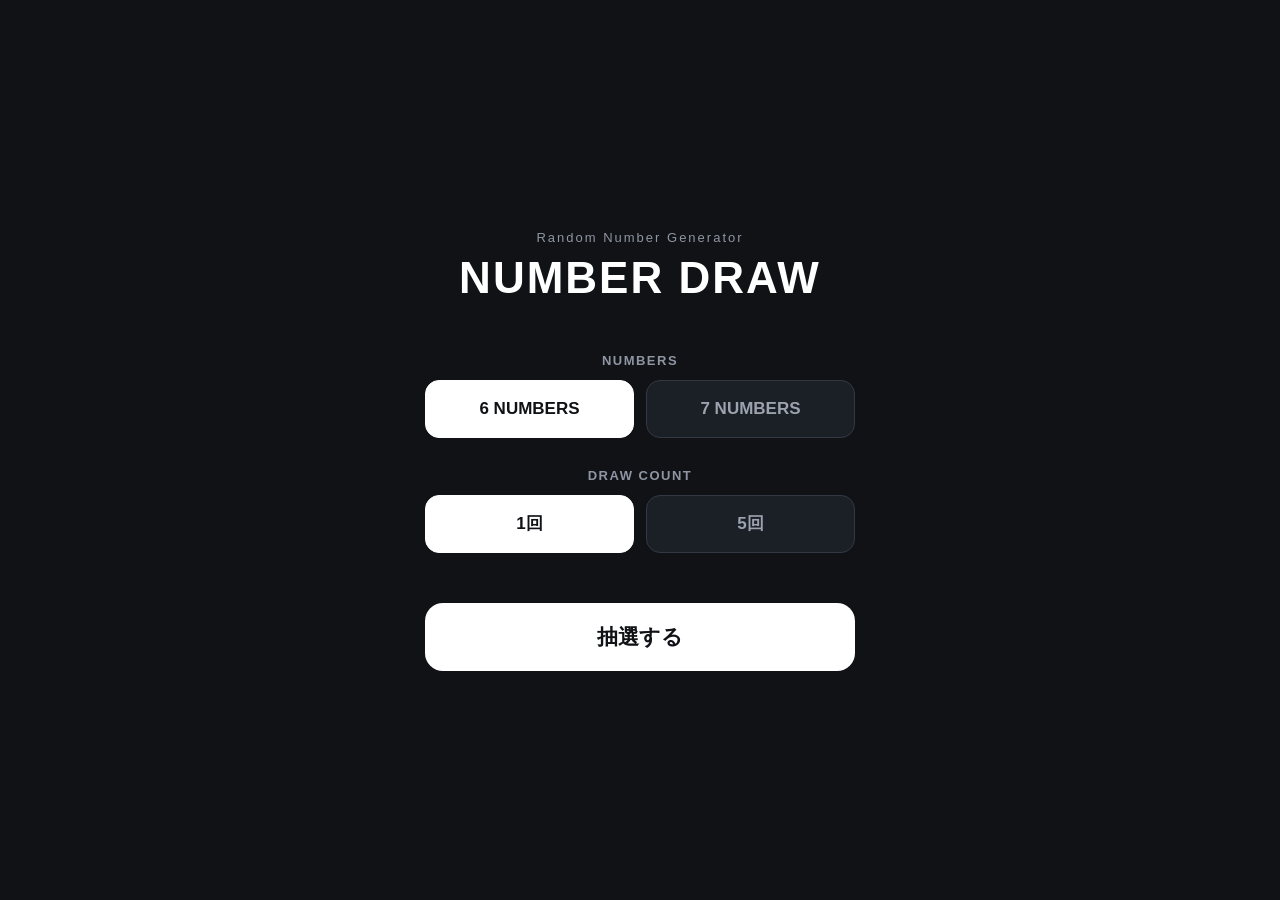
==== index.html @ a8d96e9c "Add files via upload" ====
<!DOCTYPE html>
<html lang="ja">
<head>
  <meta charset="UTF-8">
  <meta name="viewport" content="width=device-width, initial-scale=1.0">
  <meta name="theme-color" content="#101216">
  <meta name="apple-mobile-web-app-capable" content="yes">

  <title>NUMBER DRAW</title>

  <link rel="manifest" href="manifest.json">
  <link rel="stylesheet" href="style.css">
</head>

<body>

  <main id="app">

    <!-- =========================
         TOP SCREEN
    ========================== -->

    <section id="top-screen" class="screen active">

      <div class="top-content">

        <div class="title-area">
          <p class="sub-title">Random Number Generator</p>
          <h1>NUMBER DRAW</h1>
        </div>

        <div class="setting-block">
          <p class="setting-title">NUMBERS</p>

          <div class="choice-row">

            <button
              class="choice-button mode-button active"
              data-mode="6"
            >
              6 NUMBERS
            </button>

            <button
              class="choice-button mode-button"
              data-mode="7"
            >
              7 NUMBERS
            </button>

          </div>
        </div>

        <div class="setting-block">
          <p class="setting-title">DRAW COUNT</p>

          <div class="choice-row">

            <button
              class="choice-button count-button active"
              data-count="1"
            >
              1回
            </button>

            <button
              class="choice-button count-button"
              data-count="5"
            >
              5回
            </button>

          </div>
        </div>

        <button id="draw-button">
          抽選する
        </button>

      </div>

    </section>


    <!-- =========================
         DRAWING SCREEN
    ========================== -->

    <section id="drawing-screen" class="screen">

      <div class="drawing-content">

        <p class="drawing-label">
          DRAWING
        </p>

        <div id="drawing-text">
          抽選中...
        </div>

      </div>

    </section>


    <!-- =========================
         RESULT SCREEN
    ========================== -->

    <section id="result-screen" class="screen">

      <div class="result-content">

        <div class="result-header">

          <p class="sub-title">
            Random Number Generator
          </p>

          <h2>RESULT</h2>
          <p id="result-mode-label">
            NUMBER 6
          </p>

        </div>

        <div id="result-list"></div>

        <div class="result-buttons">

          <button id="again-button">
            もう一度抽選
          </button>

          <button id="top-button">
            トップへ
          </button>

        </div>

      </div>

    </section>

  </main>

  <script src="app.js"></script>

</body>
</html>
---- style.css ----
* {
  box-sizing: border-box;
}

html,
body {
  margin: 0;
  width: 100%;
  height: 100%;
  overflow: hidden;
}

body {
  font-family:
    -apple-system,
    BlinkMacSystemFont,
    "Segoe UI",
    sans-serif;

  background: #101216;
  color: #ffffff;
}

button {
  font-family: inherit;
}


/* =========================
   APP
========================= */

#app {
  width: 100%;
  height: 100svh;
}

.screen {
  display: none;

  width: 100%;
  height: 100%;

  padding:
    max(20px, env(safe-area-inset-top))
    20px
    max(20px, env(safe-area-inset-bottom));

  align-items: center;
  justify-content: center;
}

.screen.active {
  display: flex;
}


/* =========================
   TOP
========================= */

.top-content {
  width: 100%;
  max-width: 430px;

  display: flex;
  flex-direction: column;
  align-items: center;
}

.title-area {
  text-align: center;
  margin-bottom: 50px;
}

.sub-title {
  margin: 0 0 8px;

  font-size: 13px;
  letter-spacing: 2px;

  color: #8f96a3;
}

h1 {
  margin: 0;

  font-size: clamp(32px, 9vw, 44px);
  letter-spacing: 2px;
}


/* =========================
   SETTINGS
========================= */

.setting-block {
  width: 100%;
  margin-bottom: 30px;
}

.setting-title {
  margin: 0 0 12px;

  text-align: center;

  font-size: 13px;
  font-weight: 700;
  letter-spacing: 1.5px;

  color: #8f96a3;
}

.choice-row {
  display: grid;
  grid-template-columns: 1fr 1fr;

  gap: 12px;
}

.choice-button {
  min-height: 58px;

  border: 1px solid #333944;
  border-radius: 14px;

  background: #1b1f26;
  color: #9ca3af;

  font-size: 17px;
  font-weight: 700;

  cursor: pointer;

  transition:
    background 0.15s,
    color 0.15s,
    border-color 0.15s,
    transform 0.1s;
}

.choice-button:active {
  transform: scale(0.97);
}

.choice-button.active {
  background: #ffffff;
  color: #101216;
  border-color: #ffffff;
}

#draw-button {
  width: 100%;
  min-height: 68px;

  margin-top: 20px;

  border: none;
  border-radius: 18px;

  background: #ffffff;
  color: #101216;

  font-size: 21px;
  font-weight: 800;

  cursor: pointer;

  transition: transform 0.1s;
}

#draw-button:active {
  transform: scale(0.97);
}


/* =========================
   DRAWING SCREEN
========================= */

/* =========================
   DRAWING SCREEN
========================= */

.drawing-content {
  width: 100%;
  text-align: center;
}

.drawing-label {
  margin: 0 0 24px;

  font-size: 14px;
  font-weight: 700;
  letter-spacing: 4px;

  color: #8f96a3;
}

#drawing-text {
  font-size: clamp(34px, 10vw, 48px);
  font-weight: 800;
  letter-spacing: 2px;
}


/* =========================
   RESULT SCREEN
========================= */

.result-content {
  width: 100%;
  max-width: 500px;
  height: 100%;

  display: flex;
  flex-direction: column;
}

.result-header {
  text-align: center;

  padding-top: 10px;
  margin-bottom: 28px;
}

.result-header h2 {
  margin: 0;

  font-size: 34px;
  letter-spacing: 3px;
}


/* 結果一覧 */

#result-list {
  width: 100%;

  flex: 1;

  display: flex;
  flex-direction: column;

  justify-content: center;

  gap: 14px;
}

.result-row {
  width: 100%;

  padding: 16px 10px;

  border: 1px solid #2f3540;
  border-radius: 14px;

  background: #191d23;

  display: flex;
  align-items: center;
}

.result-label {
  width: 64px;
  flex-shrink: 0;

  font-size: 13px;
  font-weight: 700;

  color: #8f96a3;
}

.result-numbers {
  flex: 1;

  display: flex;
  justify-content: space-between;

  gap: 4px;

  font-size: clamp(17px, 4.6vw, 22px);
  font-weight: 800;

  font-variant-numeric: tabular-nums;
}

.result-number {
  min-width: 26px;
  text-align: center;
}


/* =========================
   RESULT BUTTONS
========================= */

.result-buttons {
  width: 100%;

  padding-top: 20px;

  display: grid;
  grid-template-columns: 1fr 1fr;

  gap: 10px;
}

.result-buttons button {
  min-height: 58px;

  border-radius: 14px;

  font-size: 16px;
  font-weight: 800;

  cursor: pointer;
}

#again-button {
  border: none;

  background: #ffffff;
  color: #101216;
}

#top-button {
  border: 1px solid #3b414d;

  background: #1b1f26;
  color: #ffffff;
}


/* =========================
   SMALL HEIGHT
========================= */

@media (max-height: 700px) {

  .title-area {
    margin-bottom: 30px;
  }

  .setting-block {
    margin-bottom: 20px;
  }

  #draw-button {
    margin-top: 10px;
  }

  .result-header {
    margin-bottom: 16px;
  }

  #result-list {
    gap: 8px;
  }

  .result-row {
    padding: 11px 8px;
  }

  .result-buttons {
    padding-top: 12px;
  }

}
/* =========================
   MOBILE FINAL TUNING
========================= */

/* タップ時の青いハイライトを消す */
button {
  -webkit-tap-highlight-color: transparent;
}

/* iPhoneで文字サイズが勝手に変わるのを防ぐ */
html {
  -webkit-text-size-adjust: 100%;
}

/* 小さいスマホ向け */
@media (max-width: 390px) {

  .result-row {
    padding-left: 8px;
    padding-right: 8px;
  }

  .result-label {
    width: 56px;
    font-size: 12px;
  }

  .result-numbers {
    font-size: 16px;
    gap: 2px;
  }

  .result-number {
    min-width: 23px;
  }

}

/* 高さがかなり低い端末向け */
@media (max-height: 620px) {

  .result-header {
    padding-top: 0;
    margin-bottom: 10px;
  }

  .result-header h2 {
    font-size: 28px;
  }

  #result-list {
    gap: 6px;
  }

  .result-row {
    padding-top: 8px;
    padding-bottom: 8px;
  }

  .result-buttons {
    padding-top: 8px;
  }

  .result-buttons button {
    min-height: 50px;
  }

}

#result-mode-label {
  margin: 14px 0 0;

  text-align: center;

  font-size: 16px;
  font-weight: 800;
  letter-spacing: 2px;

  color: #8f96a3;
}
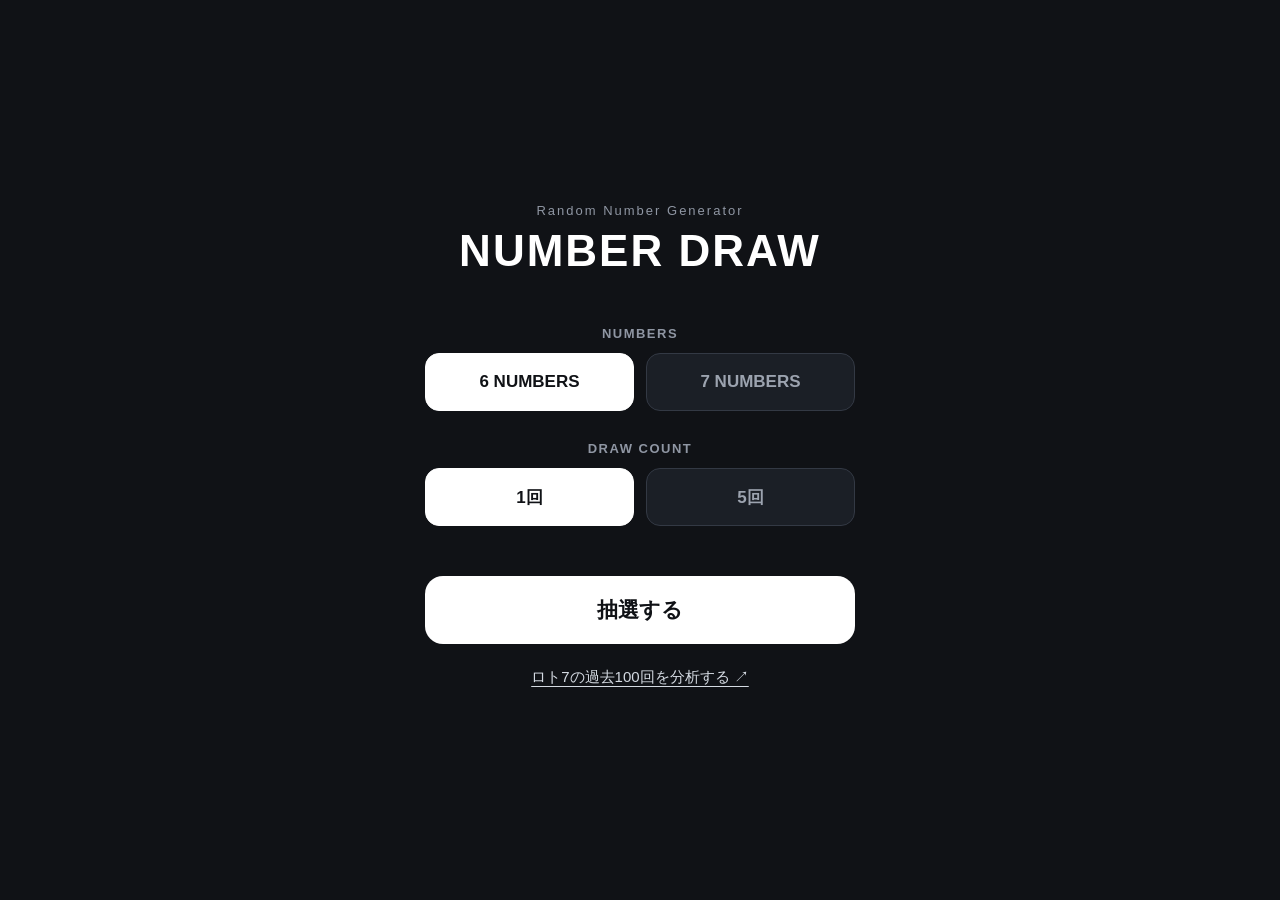
==== commit 575967d8: "Add files via upload" ====
--- a/index.html
+++ b/index.html
@@ -1,150 +1,155 @@
-<!DOCTYPE html>
-<html lang="ja">
-<head>
-  <meta charset="UTF-8">
-  <meta name="viewport" content="width=device-width, initial-scale=1.0">
-  <meta name="theme-color" content="#101216">
-  <meta name="apple-mobile-web-app-capable" content="yes">
-
-  <title>NUMBER DRAW</title>
-
-  <link rel="manifest" href="manifest.json">
-  <link rel="stylesheet" href="style.css">
-</head>
-
-<body>
-
-  <main id="app">
-
-    <!-- =========================
-         TOP SCREEN
-    ========================== -->
-
-    <section id="top-screen" class="screen active">
-
-      <div class="top-content">
-
-        <div class="title-area">
-          <p class="sub-title">Random Number Generator</p>
-          <h1>NUMBER DRAW</h1>
-        </div>
-
-        <div class="setting-block">
-          <p class="setting-title">NUMBERS</p>
-
-          <div class="choice-row">
-
-            <button
-              class="choice-button mode-button active"
-              data-mode="6"
-            >
-              6 NUMBERS
-            </button>
-
-            <button
-              class="choice-button mode-button"
-              data-mode="7"
-            >
-              7 NUMBERS
-            </button>
-
-          </div>
-        </div>
-
-        <div class="setting-block">
-          <p class="setting-title">DRAW COUNT</p>
-
-          <div class="choice-row">
-
-            <button
-              class="choice-button count-button active"
-              data-count="1"
-            >
-              1回
-            </button>
-
-            <button
-              class="choice-button count-button"
-              data-count="5"
-            >
-              5回
-            </button>
-
-          </div>
-        </div>
-
-        <button id="draw-button">
-          抽選する
-        </button>
-
-      </div>
-
-    </section>
-
-
-    <!-- =========================
-         DRAWING SCREEN
-    ========================== -->
-
-    <section id="drawing-screen" class="screen">
-
-      <div class="drawing-content">
-
-        <p class="drawing-label">
-          DRAWING
-        </p>
-
-        <div id="drawing-text">
-          抽選中...
-        </div>
-
-      </div>
-
-    </section>
-
-
-    <!-- =========================
-         RESULT SCREEN
-    ========================== -->
-
-    <section id="result-screen" class="screen">
-
-      <div class="result-content">
-
-        <div class="result-header">
-
-          <p class="sub-title">
-            Random Number Generator
-          </p>
-
-          <h2>RESULT</h2>
-          <p id="result-mode-label">
-            NUMBER 6
-          </p>
-
-        </div>
-
-        <div id="result-list"></div>
-
-        <div class="result-buttons">
-
-          <button id="again-button">
-            もう一度抽選
-          </button>
-
-          <button id="top-button">
-            トップへ
-          </button>
-
-        </div>
-
-      </div>
-
-    </section>
-
-  </main>
-
-  <script src="app.js"></script>
-
-</body>
-</html>+<!DOCTYPE html>
+<html lang="ja">
+<head>
+  <meta charset="UTF-8">
+  <meta name="viewport" content="width=device-width, initial-scale=1.0">
+  <meta name="theme-color" content="#101216">
+  <meta name="apple-mobile-web-app-capable" content="yes">
+
+  <title>NUMBER DRAW</title>
+
+  <link rel="manifest" href="manifest.json">
+  <link rel="stylesheet" href="style.css">
+</head>
+
+<body>
+
+  <main id="app">
+
+    <!-- =========================
+         TOP SCREEN
+    ========================== -->
+
+    <section id="top-screen" class="screen active">
+
+      <div class="top-content">
+
+        <div class="title-area">
+          <p class="sub-title">Random Number Generator</p>
+          <h1>NUMBER DRAW</h1>
+        </div>
+
+        <div class="setting-block">
+          <p class="setting-title">NUMBERS</p>
+
+          <div class="choice-row">
+
+            <button
+              class="choice-button mode-button active"
+              data-mode="6"
+            >
+              6 NUMBERS
+            </button>
+
+            <button
+              class="choice-button mode-button"
+              data-mode="7"
+            >
+              7 NUMBERS
+            </button>
+
+          </div>
+        </div>
+
+        <div class="setting-block">
+          <p class="setting-title">DRAW COUNT</p>
+
+          <div class="choice-row">
+
+            <button
+              class="choice-button count-button active"
+              data-count="1"
+            >
+              1回
+            </button>
+
+            <button
+              class="choice-button count-button"
+              data-count="5"
+            >
+              5回
+            </button>
+
+          </div>
+        </div>
+
+        <button id="draw-button">
+          抽選する
+        </button>
+
+        <!-- 学習用の統計分析画面へのリンク。元の抽せん機能には影響しません。 -->
+        <a href="stats.html" style="display:block;width:100%;text-align:center;margin-top:14px;padding:10px;color:#d4dae2;text-decoration:underline;text-underline-offset:4px;font-size:15px;">
+          ロト7の過去100回を分析する ↗
+        </a>
+
+      </div>
+
+    </section>
+
+
+    <!-- =========================
+         DRAWING SCREEN
+    ========================== -->
+
+    <section id="drawing-screen" class="screen">
+
+      <div class="drawing-content">
+
+        <p class="drawing-label">
+          DRAWING
+        </p>
+
+        <div id="drawing-text">
+          抽選中...
+        </div>
+
+      </div>
+
+    </section>
+
+
+    <!-- =========================
+         RESULT SCREEN
+    ========================== -->
+
+    <section id="result-screen" class="screen">
+
+      <div class="result-content">
+
+        <div class="result-header">
+
+          <p class="sub-title">
+            Random Number Generator
+          </p>
+
+          <h2>RESULT</h2>
+          <p id="result-mode-label">
+            NUMBER 6
+          </p>
+
+        </div>
+
+        <div id="result-list"></div>
+
+        <div class="result-buttons">
+
+          <button id="again-button">
+            もう一度抽選
+          </button>
+
+          <button id="top-button">
+            トップへ
+          </button>
+
+        </div>
+
+      </div>
+
+    </section>
+
+  </main>
+
+  <script src="app.js"></script>
+
+</body>
+</html>
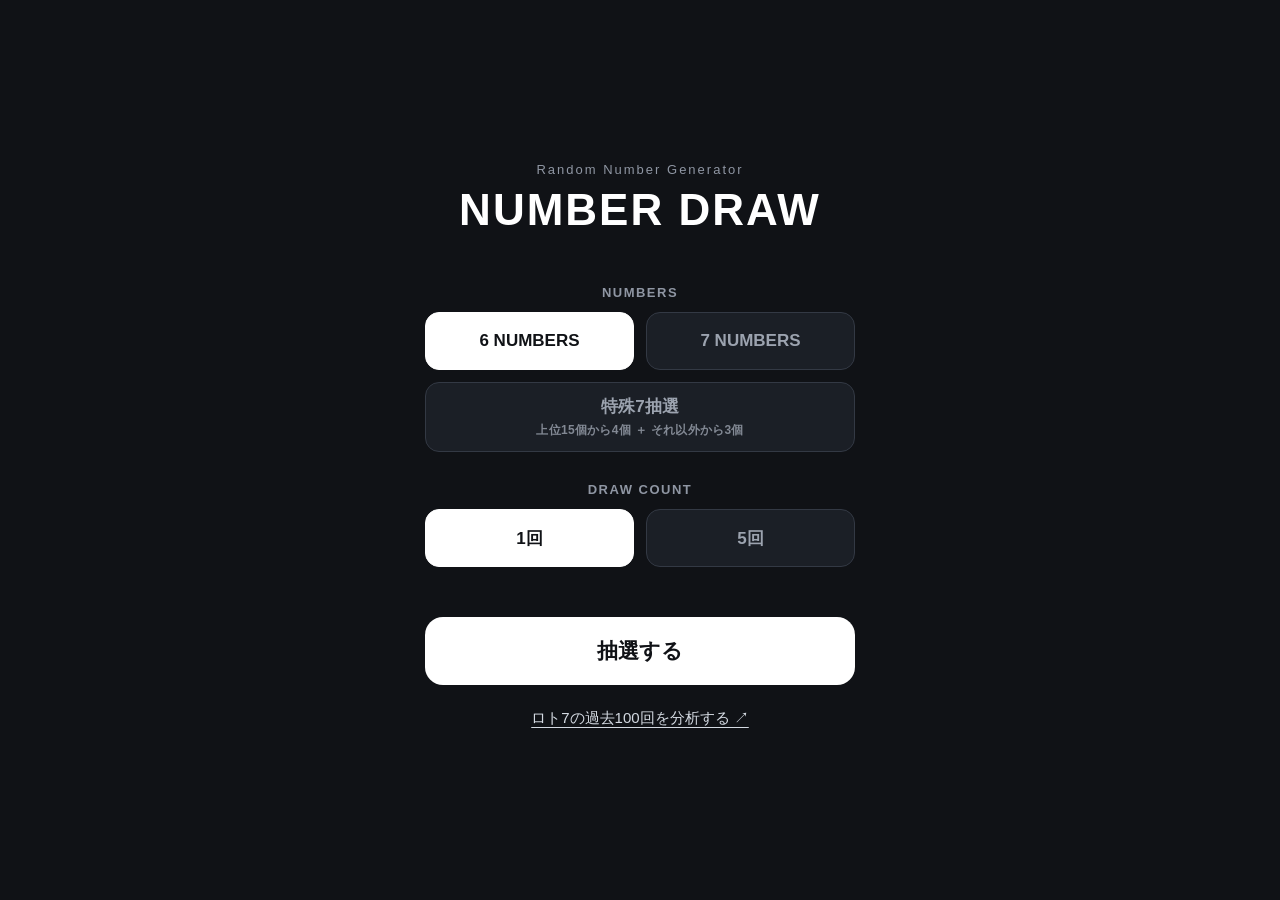
==== commit a885eb3e: "Add files via upload" ====
--- a/index.html
+++ b/index.html
@@ -10,6 +10,36 @@
 
   <link rel="manifest" href="manifest.json">
   <link rel="stylesheet" href="style.css">
+  <!-- 追加した特殊7のスタイル。既存 style.css は変更しません -->
+  <style>
+    #top-screen { overflow-y: auto; }
+    #top-screen .top-content { margin: auto 0; }
+    .special-mode-button {
+      grid-column: 1 / -1;
+      min-height: 70px;
+      display: flex;
+      flex-direction: column;
+      align-items: center;
+      justify-content: center;
+      gap: 4px;
+      padding: 9px 12px;
+    }
+    .special-mode-button .mode-subtitle {
+      font-size: 12px;
+      font-weight: 600;
+      letter-spacing: .025em;
+      opacity: .8;
+    }
+    .special-result-note {
+      font-size: 12px;
+      color: #aeb7c6;
+      margin: 7px 0 0;
+    }
+    .result-number.special-top-number { color: #83d4bc; }
+    @media (max-height: 700px) {
+      .special-mode-button { min-height: 62px; }
+    }
+  </style>
 </head>
 
 <body>
@@ -46,6 +76,16 @@
               data-mode="7"
             >
               7 NUMBERS
+            </button>
+
+            <button
+              class="choice-button mode-button special-mode-button"
+              type="button"
+              data-mode="special7"
+              aria-label="特殊7抽選。上位15から4個、残り22から3個"
+            >
+              <span>特殊7抽選</span>
+              <span class="mode-subtitle">上位15個から4個 ＋ それ以外から3個</span>
             </button>
 
           </div>
@@ -126,6 +166,9 @@
           <p id="result-mode-label">
             NUMBER 6
           </p>
+          <p id="special-result-note" class="special-result-note" hidden>
+            緑色の4個が、上位15個から抽出した数字です
+          </p>
 
         </div>
 
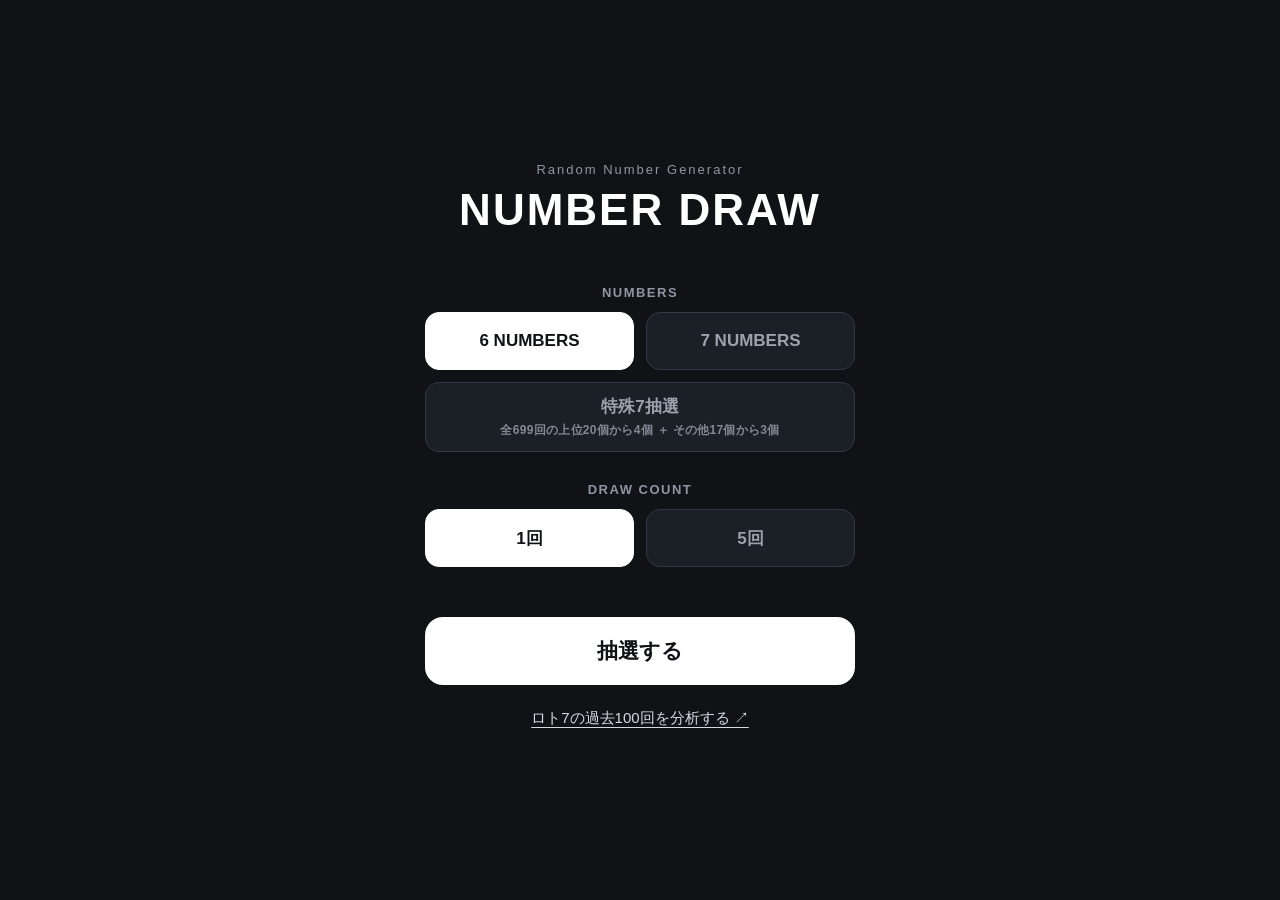
==== commit 514b1e96: "Add files via upload" ====
--- a/index.html
+++ b/index.html
@@ -82,10 +82,10 @@
               class="choice-button mode-button special-mode-button"
               type="button"
               data-mode="special7"
-              aria-label="特殊7抽選。上位15から4個、残り22から3個"
+              aria-label="特殊7抽選。第1回から第699回のランキング上位20個から4個、その他17個から3個"
             >
               <span>特殊7抽選</span>
-              <span class="mode-subtitle">上位15個から4個 ＋ それ以外から3個</span>
+              <span class="mode-subtitle">全699回の上位20個から4個 ＋ その他17個から3個</span>
             </button>
 
           </div>
@@ -167,7 +167,7 @@
             NUMBER 6
           </p>
           <p id="special-result-note" class="special-result-note" hidden>
-            緑色の4個が、上位15個から抽出した数字です
+            緑色の4個は、全699回の上位20個から選ばれた数字です
           </p>
 
         </div>
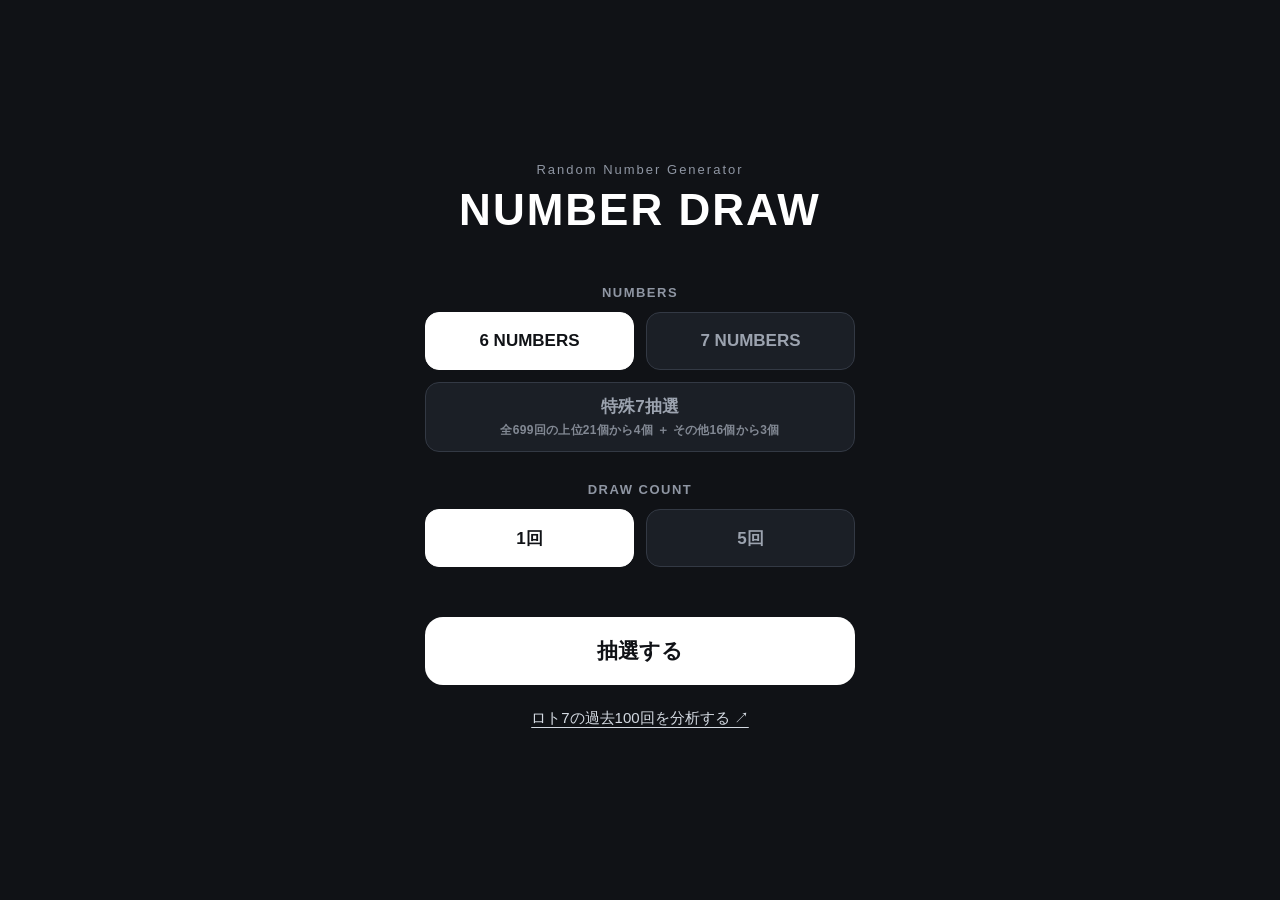
==== commit 55c608f4: "Add files via upload" ====
--- a/index.html
+++ b/index.html
@@ -82,10 +82,10 @@
               class="choice-button mode-button special-mode-button"
               type="button"
               data-mode="special7"
-              aria-label="特殊7抽選。第1回から第699回のランキング上位20個から4個、その他17個から3個"
+              aria-label="特殊7抽選。第1回から第699回のランキング上位21個から4個、その他16個から3個"
             >
               <span>特殊7抽選</span>
-              <span class="mode-subtitle">全699回の上位20個から4個 ＋ その他17個から3個</span>
+              <span class="mode-subtitle">全699回の上位21個から4個 ＋ その他16個から3個</span>
             </button>
 
           </div>
@@ -167,7 +167,7 @@
             NUMBER 6
           </p>
           <p id="special-result-note" class="special-result-note" hidden>
-            緑色の4個は、全699回の上位20個から選ばれた数字です
+            緑色の4個は、全699回の上位21個から選ばれた数字です
           </p>
 
         </div>
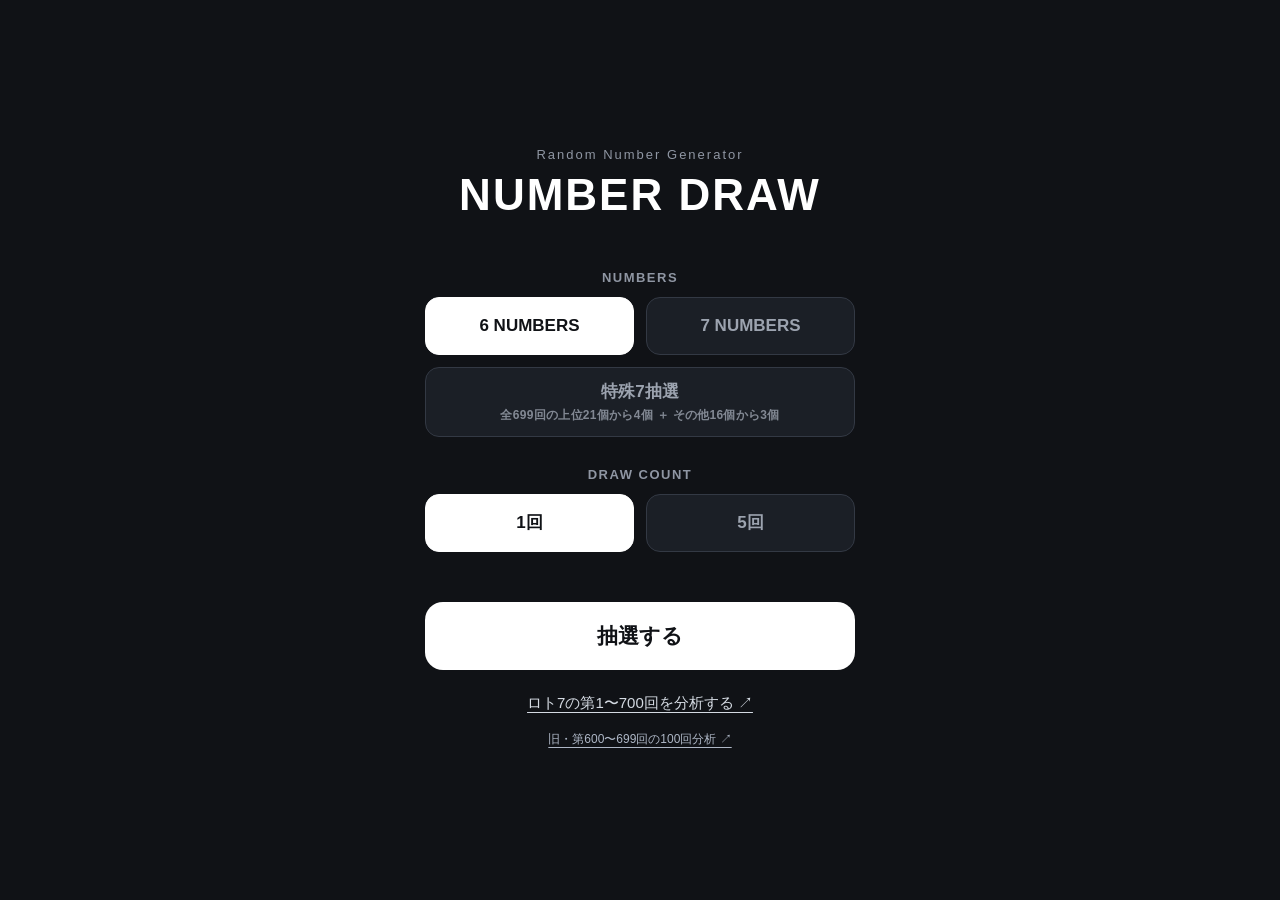
==== commit 9804b3df: "Add files via upload" ====
--- a/index.html
+++ b/index.html
@@ -117,9 +117,12 @@
           抽選する
         </button>
 
-        <!-- 学習用の統計分析画面へのリンク。元の抽せん機能には影響しません。 -->
-        <a href="stats.html" style="display:block;width:100%;text-align:center;margin-top:14px;padding:10px;color:#d4dae2;text-decoration:underline;text-underline-offset:4px;font-size:15px;">
-          ロト7の過去100回を分析する ↗
+        <!-- 固定の過去統計を閲覧するためのリンク。抽せんロジックには影響しません。 -->
+        <a href="stats700.html" style="display:block;width:100%;text-align:center;margin-top:14px;padding:10px;color:#d4dae2;text-decoration:underline;text-underline-offset:4px;font-size:15px;">
+          ロト7の第1〜700回を分析する ↗
+        </a>
+        <a href="stats.html" style="display:block;width:100%;text-align:center;margin-top:2px;padding:6px;color:#aeb7c6;text-decoration:underline;text-underline-offset:4px;font-size:12px;">
+          旧・第600〜699回の100回分析 ↗
         </a>
 
       </div>
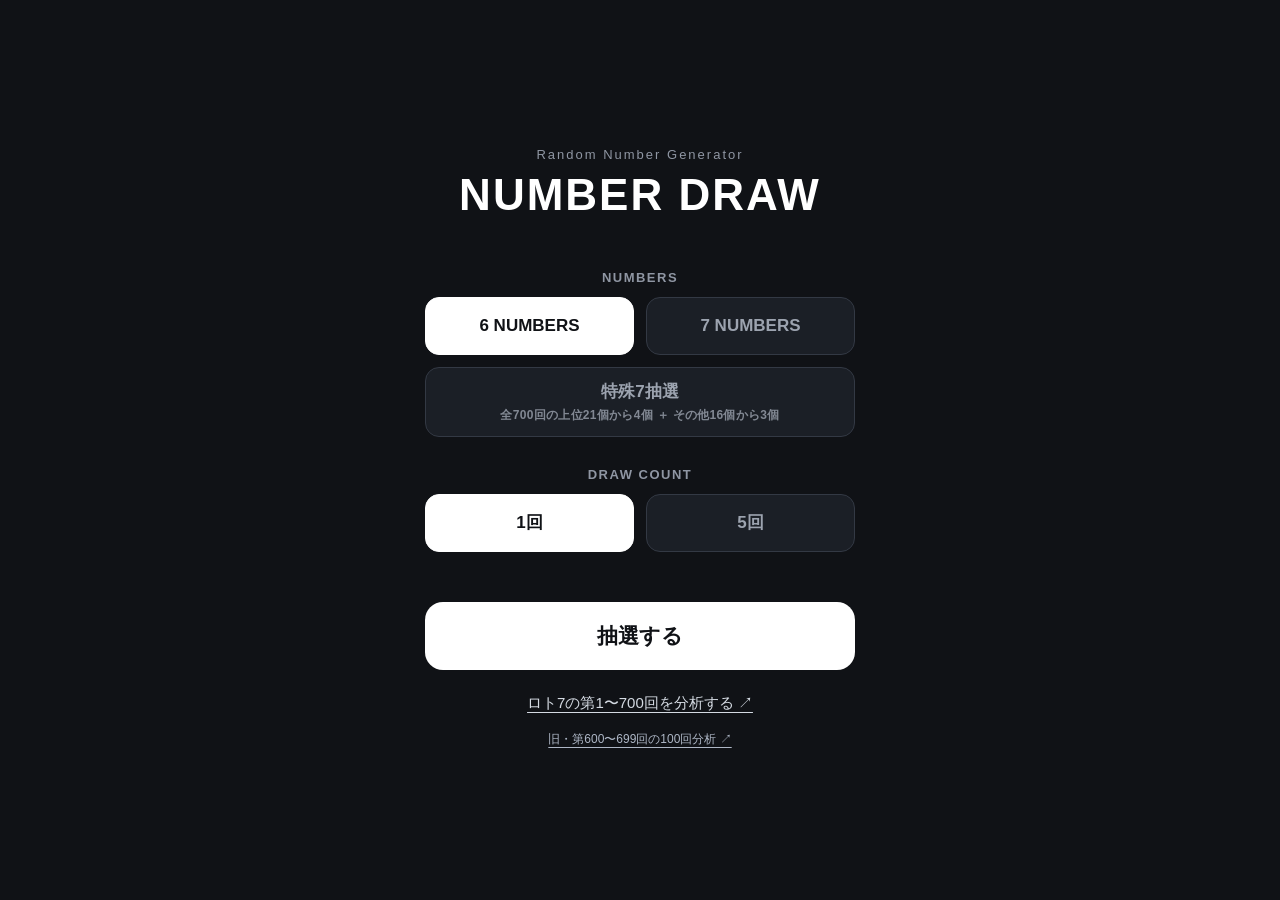
==== commit 2487de20: "Add files via upload" ====
--- a/index.html
+++ b/index.html
@@ -82,10 +82,10 @@
               class="choice-button mode-button special-mode-button"
               type="button"
               data-mode="special7"
-              aria-label="特殊7抽選。第1回から第699回のランキング上位21個から4個、その他16個から3個"
+              aria-label="特殊7抽選。第1回から第700回のランキング上位21個から4個、その他16個から3個"
             >
               <span>特殊7抽選</span>
-              <span class="mode-subtitle">全699回の上位21個から4個 ＋ その他16個から3個</span>
+              <span class="mode-subtitle">全700回の上位21個から4個 ＋ その他16個から3個</span>
             </button>
 
           </div>
@@ -170,7 +170,7 @@
             NUMBER 6
           </p>
           <p id="special-result-note" class="special-result-note" hidden>
-            緑色の4個は、全699回の上位21個から選ばれた数字です
+            緑色の4個は、全700回の上位21個から選ばれた数字です
           </p>
 
         </div>
